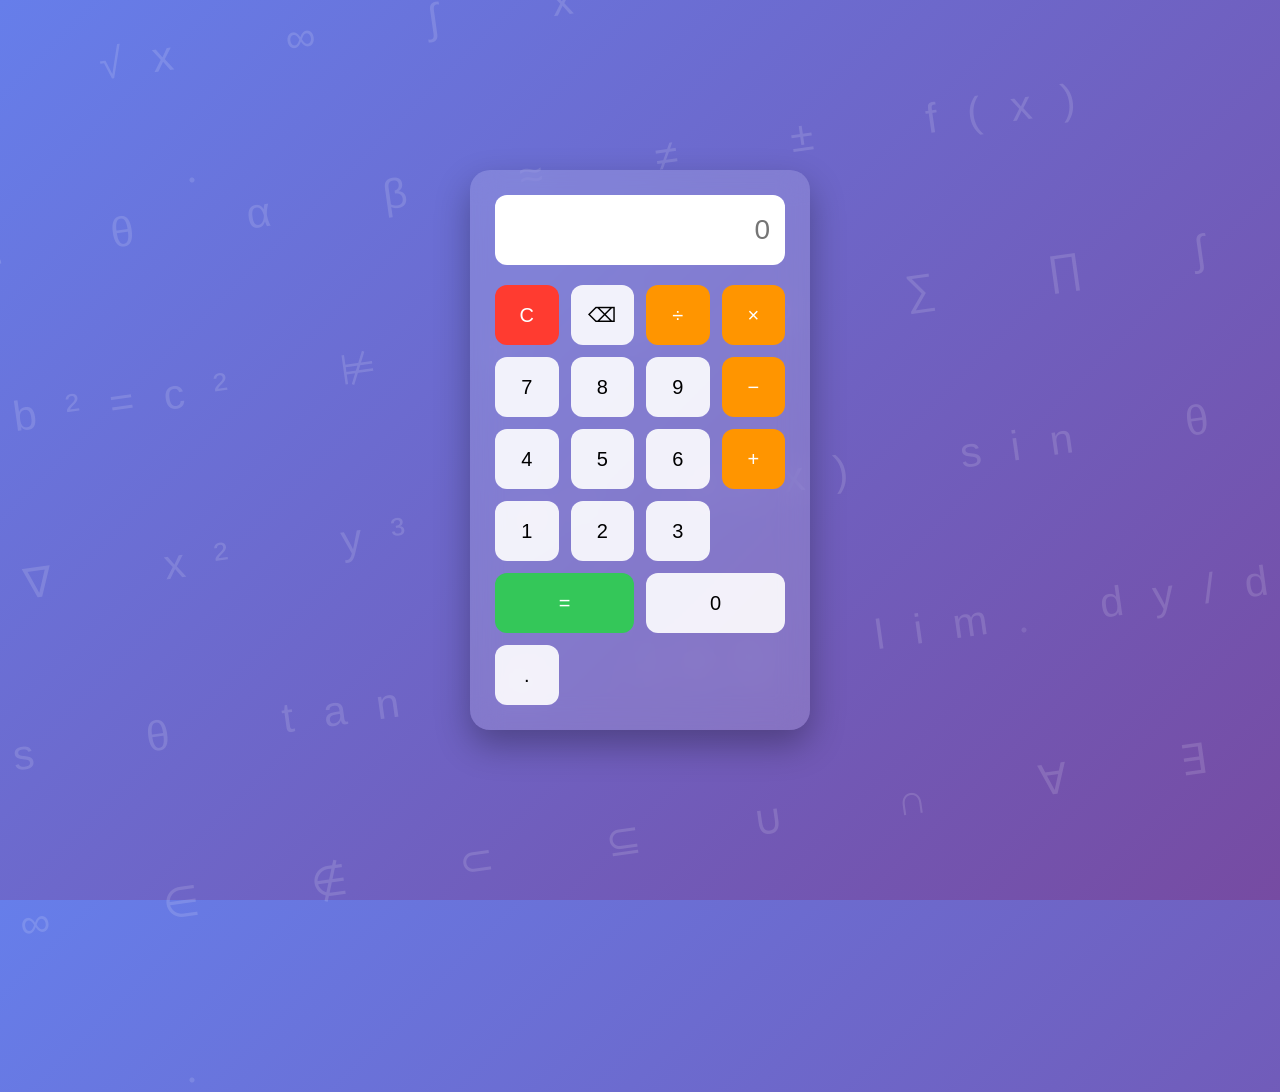
==== index.html @ b1178dff "Add Calculator" ====
<!DOCTYPE html>
<html lang="en">
<head>
    <meta charset="UTF-8">
    <meta name="viewport" content="width=device-width, initial-scale=1.0">

    <title>Modern Calculator</title>

    <style>
        * {
            margin: 0;
            padding: 0;
            box-sizing: border-box;
            font-family: Arial, sans-serif;
        }

        body {
    min-height: 100vh;
    display: flex;
    justify-content: center;
    align-items: center;
    overflow: hidden;

    background:
        radial-gradient(circle at 15% 20%, rgba(255,255,255,.12) 0 2px, transparent 3px),
        radial-gradient(circle at 80% 70%, rgba(255,255,255,.10) 0 2px, transparent 3px),
        linear-gradient(135deg, #667eea, #764ba2);

    position: relative;
}

/* Mathematical symbols */
body::before {
    content: "∑   π   √x   ∞   ∫   x²   y = mx + c   Δ   θ   α   β   ≈   ≠   ±   f(x)   a²+b²=c² ⊭ √ ∛ ∞ ∑ ∏ ∫ ∂ ∆ ∇ x² y³ aⁿ f(x) sin θ cos θ tan θ log lim dy/dx ∫₀∞ ∈ ∉ ⊂ ⊆ ∪ ∩ ∀ ∃ ∅";

    position: absolute;
    inset: 0;

    font-size: 35px;
    line-height: 4;
    letter-spacing: 25px;
    word-spacing: 35px;

    color: rgba(255,255,255,0.14);

    transform: rotate(-8deg) scale(1.2);

    pointer-events: none;
    z-index: 0;
}

/* Calculator upar rahe */
.calculator {
    position: relative;
    z-index: 2;
}

        .calculator {
            width: 340px;
            padding: 25px;
            border-radius: 20px;
            background: rgba(255, 255, 255, 0.15);
            backdrop-filter: blur(15px);
            box-shadow: 0 15px 35px rgba(0, 0, 0, 0.3);
        }

        #display {
            width: 100%;
            height: 70px;
            border: none;
            outline: none;
            border-radius: 12px;
            margin-bottom: 20px;
            padding: 15px;
            font-size: 28px;
            text-align: right;
            background: white;
            color: #222;
        }

        .buttons {
            display: grid;
            grid-template-columns: repeat(4, 1fr);
            gap: 12px;
        }

        button {
            height: 60px;
            border: none;
            border-radius: 12px;
            font-size: 20px;
            cursor: pointer;
            transition: 0.2s;
            background: rgba(255, 255, 255, 0.9);
        }

        button:hover {
            transform: translateY(-3px);
            box-shadow: 0 5px 15px rgba(0,0,0,0.2);
        }

        .operator {
            background: #ff9500;
            color: white;
        }

        .clear {
            background: #ff3b30;
            color: white;
        }

        .equal {
            background: #34c759;
            color: white;
            grid-column: span 2;
        }

        .zero {
            grid-column: span 2;
        }
    </style>
</head>

<body>

    <div class="calculator">

        <input type="text" id="display" placeholder="0" readonly>

        <div class="buttons">

            <button class="clear" onclick="clearDisplay()">C</button>
            <button onclick="deleteLast()">⌫</button>
            <button class="operator" onclick="appendValue('/')">÷</button>
            <button class="operator" onclick="appendValue('*')">×</button>

            <button onclick="appendValue('7')">7</button>
            <button onclick="appendValue('8')">8</button>
            <button onclick="appendValue('9')">9</button>
            <button class="operator" onclick="appendValue('-')">−</button>

            <button onclick="appendValue('4')">4</button>
            <button onclick="appendValue('5')">5</button>
            <button onclick="appendValue('6')">6</button>
            <button class="operator" onclick="appendValue('+')">+</button>

            <button onclick="appendValue('1')">1</button>
            <button onclick="appendValue('2')">2</button>
            <button onclick="appendValue('3')">3</button>

            <button class="equal" onclick="calculate()">=</button>

            <button class="zero" onclick="appendValue('0')">0</button>
            <button onclick="appendValue('.')">.</button>

        </div>
    </div>


    <script>

        const display = document.getElementById("display");

        function appendValue(value) {
            display.value += value;
        }

        function clearDisplay() {
            display.value = "";
        }

        function deleteLast() {
            display.value = display.value.slice(0, -1);
        }

        function calculate() {

            try {

                if (display.value === "") return;

                display.value = eval(display.value);

            } catch (error) {

                display.value = "Error";

            }
        }


        // Keyboard Support

        document.addEventListener("keydown", function(event) {

            const key = event.key;

            if (
                (key >= "0" && key <= "9") ||
                key === "+" ||
                key === "-" ||
                key === "*" ||
                key === "/" ||
                key === "."
            ) {

                appendValue(key);

            }

            else if (key === "Enter" || key === "=") {

                calculate();

            }

            else if (key === "Backspace") {

                deleteLast();

            }

            else if (key === "Escape") {

                clearDisplay();

            }

        });

    </script>

</body>
</html>
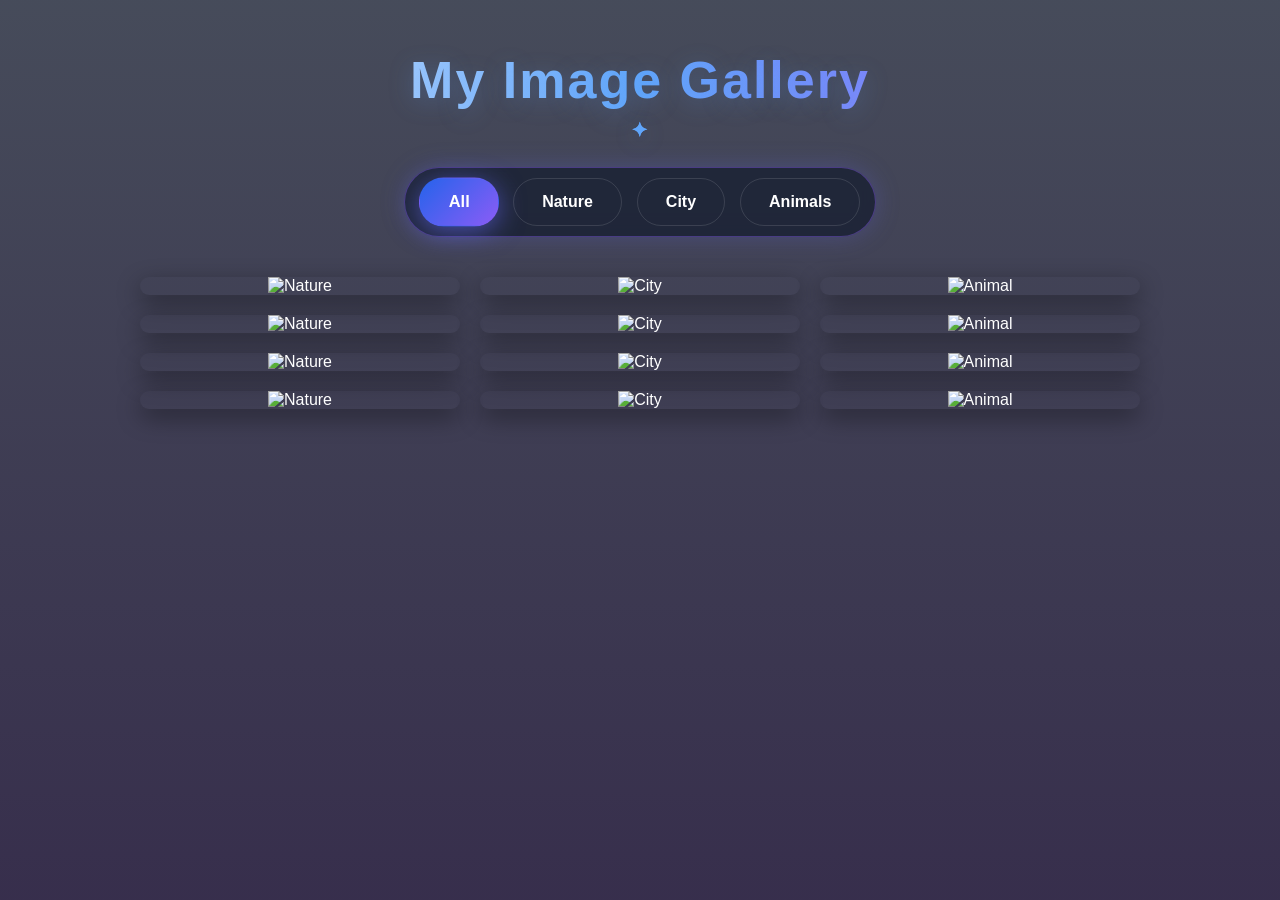
==== commit e3a9a9df: "Add Image Gallery" ====
--- a/index.html
+++ b/index.html
@@ -4,231 +4,94 @@
     <meta charset="UTF-8">
     <meta name="viewport" content="width=device-width, initial-scale=1.0">
 
-    <title>Modern Calculator</title>
+    <title>Image Gallery</title>
 
-    <style>
-        * {
-            margin: 0;
-            padding: 0;
-            box-sizing: border-box;
-            font-family: Arial, sans-serif;
-        }
-
-        body {
-    min-height: 100vh;
-    display: flex;
-    justify-content: center;
-    align-items: center;
-    overflow: hidden;
-
-    background:
-        radial-gradient(circle at 15% 20%, rgba(255,255,255,.12) 0 2px, transparent 3px),
-        radial-gradient(circle at 80% 70%, rgba(255,255,255,.10) 0 2px, transparent 3px),
-        linear-gradient(135deg, #667eea, #764ba2);
-
-    position: relative;
-}
-
-/* Mathematical symbols */
-body::before {
-    content: "∑   π   √x   ∞   ∫   x²   y = mx + c   Δ   θ   α   β   ≈   ≠   ±   f(x)   a²+b²=c² ⊭ √ ∛ ∞ ∑ ∏ ∫ ∂ ∆ ∇ x² y³ aⁿ f(x) sin θ cos θ tan θ log lim dy/dx ∫₀∞ ∈ ∉ ⊂ ⊆ ∪ ∩ ∀ ∃ ∅";
-
-    position: absolute;
-    inset: 0;
-
-    font-size: 35px;
-    line-height: 4;
-    letter-spacing: 25px;
-    word-spacing: 35px;
-
-    color: rgba(255,255,255,0.14);
-
-    transform: rotate(-8deg) scale(1.2);
-
-    pointer-events: none;
-    z-index: 0;
-}
-
-/* Calculator upar rahe */
-.calculator {
-    position: relative;
-    z-index: 2;
-}
-
-        .calculator {
-            width: 340px;
-            padding: 25px;
-            border-radius: 20px;
-            background: rgba(255, 255, 255, 0.15);
-            backdrop-filter: blur(15px);
-            box-shadow: 0 15px 35px rgba(0, 0, 0, 0.3);
-        }
-
-        #display {
-            width: 100%;
-            height: 70px;
-            border: none;
-            outline: none;
-            border-radius: 12px;
-            margin-bottom: 20px;
-            padding: 15px;
-            font-size: 28px;
-            text-align: right;
-            background: white;
-            color: #222;
-        }
-
-        .buttons {
-            display: grid;
-            grid-template-columns: repeat(4, 1fr);
-            gap: 12px;
-        }
-
-        button {
-            height: 60px;
-            border: none;
-            border-radius: 12px;
-            font-size: 20px;
-            cursor: pointer;
-            transition: 0.2s;
-            background: rgba(255, 255, 255, 0.9);
-        }
-
-        button:hover {
-            transform: translateY(-3px);
-            box-shadow: 0 5px 15px rgba(0,0,0,0.2);
-        }
-
-        .operator {
-            background: #ff9500;
-            color: white;
-        }
-
-        .clear {
-            background: #ff3b30;
-            color: white;
-        }
-
-        .equal {
-            background: #34c759;
-            color: white;
-            grid-column: span 2;
-        }
-
-        .zero {
-            grid-column: span 2;
-        }
-    </style>
+    <link rel="stylesheet" href="style.css">
 </head>
-
 <body>
 
-    <div class="calculator">
+    <h1>My Image Gallery</h1>
 
-        <input type="text" id="display" placeholder="0" readonly>
-
-        <div class="buttons">
-
-            <button class="clear" onclick="clearDisplay()">C</button>
-            <button onclick="deleteLast()">⌫</button>
-            <button class="operator" onclick="appendValue('/')">÷</button>
-            <button class="operator" onclick="appendValue('*')">×</button>
-
-            <button onclick="appendValue('7')">7</button>
-            <button onclick="appendValue('8')">8</button>
-            <button onclick="appendValue('9')">9</button>
-            <button class="operator" onclick="appendValue('-')">−</button>
-
-            <button onclick="appendValue('4')">4</button>
-            <button onclick="appendValue('5')">5</button>
-            <button onclick="appendValue('6')">6</button>
-            <button class="operator" onclick="appendValue('+')">+</button>
-
-            <button onclick="appendValue('1')">1</button>
-            <button onclick="appendValue('2')">2</button>
-            <button onclick="appendValue('3')">3</button>
-
-            <button class="equal" onclick="calculate()">=</button>
-
-            <button class="zero" onclick="appendValue('0')">0</button>
-            <button onclick="appendValue('.')">.</button>
-
-        </div>
+    <!-- Category Buttons -->
+    <div class="filter-buttons">
+        <button class="active" data-filter="all">All</button>
+        <button data-filter="nature">Nature</button>
+        <button data-filter="city">City</button>
+        <button data-filter="animals">Animals</button>
     </div>
 
 
-    <script>
+    <!-- Image Gallery -->
+    <div class="gallery">
 
-        const display = document.getElementById("display");
+        <div class="gallery-item nature">
+            <img src="https://picsum.photos/id/10/600/400" alt="Nature">
+        </div>
 
-        function appendValue(value) {
-            display.value += value;
-        }
+        <div class="gallery-item city">
+            <img src="https://picsum.photos/id/1011/600/400" alt="City">
+        </div>
 
-        function clearDisplay() {
-            display.value = "";
-        }
+        <div class="gallery-item animals">
+            <img src="https://picsum.photos/id/1025/600/400" alt="Animal">
+        </div>
 
-        function deleteLast() {
-            display.value = display.value.slice(0, -1);
-        }
+        <div class="gallery-item nature">
+            <img src="https://picsum.photos/id/1015/600/400" alt="Nature">
+        </div>
 
-        function calculate() {
+        <div class="gallery-item city">
+            <img src="https://picsum.photos/id/1031/600/400" alt="City">
+        </div>
 
-            try {
+        <div class="gallery-item animals">
+            <img src="https://picsum.photos/id/237/600/400" alt="Animal">
+        </div>
 
-                if (display.value === "") return;
+        
 
-                display.value = eval(display.value);
+        <div class="gallery-item nature">
+            <img src="https://picsum.photos/id/1043/600/400" alt="Nature">
+        </div>
 
-            } catch (error) {
+        <div class="gallery-item city">
+            <img src="https://picsum.photos/id/1019/600/400" alt="City">
+        </div>
 
-                display.value = "Error";
+        <div class="gallery-item animals">
+            <img src="https://picsum.photos/id/1074/600/400" alt="Animal">
+        </div>
 
-            }
-        }
+        <div class="gallery-item nature">
+            <img src="https://picsum.photos/id/1040/600/400" alt="Nature">
+        </div>
+
+        <div class="gallery-item city">
+           <img src="https://picsum.photos/id/1047/600/400" alt="City">
+        </div>
+
+        <div class="gallery-item animals">
+           <img src="https://picsum.photos/id/1024/600/400" alt="Animal">
+        </div>
+
+    </div>
 
 
-        // Keyboard Support
+    <!-- Lightbox -->
+    <div class="lightbox">
 
-        document.addEventListener("keydown", function(event) {
+        <span class="close">&times;</span>
 
-            const key = event.key;
+        <button class="prev">&#10094;</button>
 
-            if (
-                (key >= "0" && key <= "9") ||
-                key === "+" ||
-                key === "-" ||
-                key === "*" ||
-                key === "/" ||
-                key === "."
-            ) {
+        <img class="lightbox-img" src="" alt="">
 
-                appendValue(key);
+        <button class="next">&#10095;</button>
 
-            }
+    </div>
 
-            else if (key === "Enter" || key === "=") {
 
-                calculate();
-
-            }
-
-            else if (key === "Backspace") {
-
-                deleteLast();
-
-            }
-
-            else if (key === "Escape") {
-
-                clearDisplay();
-
-            }
-
-        });
-
-    </script>
+    <script src="script.js"></script>
 
 </body>
 </html>
--- a/style.css
+++ b/style.css
@@ -0,0 +1,347 @@
+* {
+    margin: 0;
+    padding: 0;
+    box-sizing: border-box;
+}
+
+/* ===== PREMIUM HEADER ===== */
+
+body {
+    font-family: Arial, sans-serif;
+    text-align: center;
+    padding: 30px;
+    min-height: 100vh;
+    margin: 0;
+
+    background:
+        linear-gradient(
+            rgba(8, 15, 35, 0.75),
+            rgba(20, 10, 45, 0.85)
+        ),
+        url("https://images.unsplash.com/photo-1464822759023-fed622ff2c3b?auto=format&fit=crop&w=1920&q=80");
+
+    background-size: cover;
+    background-position: center;
+    background-attachment: fixed;
+
+    color: white;
+}
+
+
+/* Title */
+
+h1 {
+    font-size: 52px;
+    font-weight: 800;
+    margin-top: 20px;
+    margin-bottom: 10px;
+    letter-spacing: 2px;
+
+    background: linear-gradient(
+        90deg,
+        #ffffff,
+        #60a5fa,
+        #a855f7
+    );
+
+    -webkit-background-clip: text;
+    -webkit-text-fill-color: transparent;
+
+    text-shadow: 0 5px 25px rgba(96, 165, 250, 0.25);
+}
+
+
+/* Decorative line under heading */
+
+h1::after {
+    content: "✦";
+    display: block;
+    font-size: 20px;
+    margin-top: 8px;
+
+    color: #60a5fa;
+    -webkit-text-fill-color: #60a5fa;
+}
+
+
+/* Filter Button Container */
+
+.filter-buttons {
+    display: flex;
+    justify-content: center;
+    align-items: center;
+    gap: 15px;
+
+    width: fit-content;
+
+    margin: 25px auto 40px;
+    padding: 10px 15px;
+
+    border-radius: 50px;
+
+    background: rgba(15, 23, 42, 0.65);
+
+    border: 1px solid rgba(139, 92, 246, 0.4);
+
+    box-shadow:
+        0 0 25px rgba(99, 102, 241, 0.25);
+
+    backdrop-filter: blur(10px);
+}
+
+
+/* Buttons */
+
+.filter-buttons button {
+    padding: 14px 28px;
+
+    border: 1px solid rgba(255, 255, 255, 0.12);
+
+    border-radius: 30px;
+
+    background: transparent;
+
+    color: white;
+
+    font-size: 16px;
+    font-weight: 600;
+
+    cursor: pointer;
+
+    transition: all 0.3s ease;
+}
+
+
+/* Hover */
+
+.filter-buttons button:hover {
+    transform: translateY(-3px);
+
+    background: rgba(96, 165, 250, 0.15);
+
+    border-color: #60a5fa;
+
+    box-shadow:
+        0 5px 20px rgba(96, 165, 250, 0.3);
+}
+
+
+/* Active Button */
+
+.filter-buttons button.active {
+    background: linear-gradient(
+        135deg,
+        #2563eb,
+        #8b5cf6
+    );
+
+    border-color: transparent;
+
+    box-shadow:
+        0 5px 25px rgba(99, 102, 241, 0.6);
+
+    transform: scale(1.03);
+}
+
+
+/* Responsive */
+
+@media (max-width: 600px) {
+
+    h1 {
+        font-size: 36px;
+    }
+
+    .filter-buttons {
+        gap: 7px;
+        padding: 8px;
+    }
+
+    .filter-buttons button {
+        padding: 10px 14px;
+        font-size: 13px;
+    }
+}
+
+/* Gallery Grid */
+
+.gallery {
+    display: grid;
+
+    grid-template-columns: repeat(3, 1fr);
+
+    gap: 20px;
+
+    max-width: 1000px;
+
+    margin: auto;
+}
+
+
+/* Gallery Image */
+
+.gallery-item {
+    overflow: hidden;
+    border-radius: 12px;
+    cursor: pointer;
+
+    box-shadow: 
+        0 8px 25px rgba(0, 0, 0, 0.4);
+
+    transition: 
+        transform 0.3s ease,
+        box-shadow 0.3s ease;
+}
+
+.gallery-item:hover {
+    transform: translateY(-8px);
+
+    box-shadow:
+        0 15px 35px rgba(0, 0, 0, 0.6);
+}
+
+
+/* Hover Effect */
+
+.gallery-item:hover img {
+    transform: scale(1.1);
+    filter: brightness(80%);
+}
+
+
+/* Hidden Images */
+
+.hide {
+    display: none;
+}
+
+
+/* Lightbox */
+
+.lightbox {
+    display: none;
+
+    position: fixed;
+
+    top: 0;
+    left: 0;
+
+    width: 100%;
+    height: 100%;
+
+    background: rgba(0, 0, 0, 0.9);
+
+    justify-content: center;
+    align-items: center;
+
+    z-index: 1000;
+}
+
+.lightbox.active {
+    display: flex;
+}
+
+.lightbox-img {
+    max-width: 80%;
+    max-height: 80%;
+
+    border-radius: 10px;
+
+    animation: zoom 0.4s;
+}
+
+
+/* Animation */
+
+@keyframes zoom {
+
+    from {
+        transform: scale(0.7);
+        opacity: 0;
+    }
+
+    to {
+        transform: scale(1);
+        opacity: 1;
+    }
+}
+
+
+/* Close Button */
+
+.close {
+    position: absolute;
+
+    top: 20px;
+    right: 30px;
+
+    color: white;
+
+    font-size: 40px;
+
+    cursor: pointer;
+}
+
+
+/* Next and Previous Buttons */
+
+.prev,
+.next {
+
+    position: absolute;
+
+    top: 50%;
+
+    transform: translateY(-50%);
+
+    background: rgba(255, 255, 255, 0.2);
+
+    color: white;
+
+    border: none;
+
+    font-size: 35px;
+
+    padding: 10px 20px;
+
+    cursor: pointer;
+
+    transition: 0.3s;
+}
+
+.prev:hover,
+.next:hover {
+    background: rgba(255, 255, 255, 0.5);
+}
+
+.prev {
+    left: 30px;
+}
+
+.next {
+    right: 30px;
+}
+
+
+/* Responsive Design */
+
+@media (max-width: 768px) {
+
+    .gallery {
+        grid-template-columns: repeat(2, 1fr);
+    }
+
+}
+
+
+@media (max-width: 500px) {
+
+    .gallery {
+        grid-template-columns: 1fr;
+    }
+
+    .lightbox-img {
+        max-width: 90%;
+    }
+
+}
